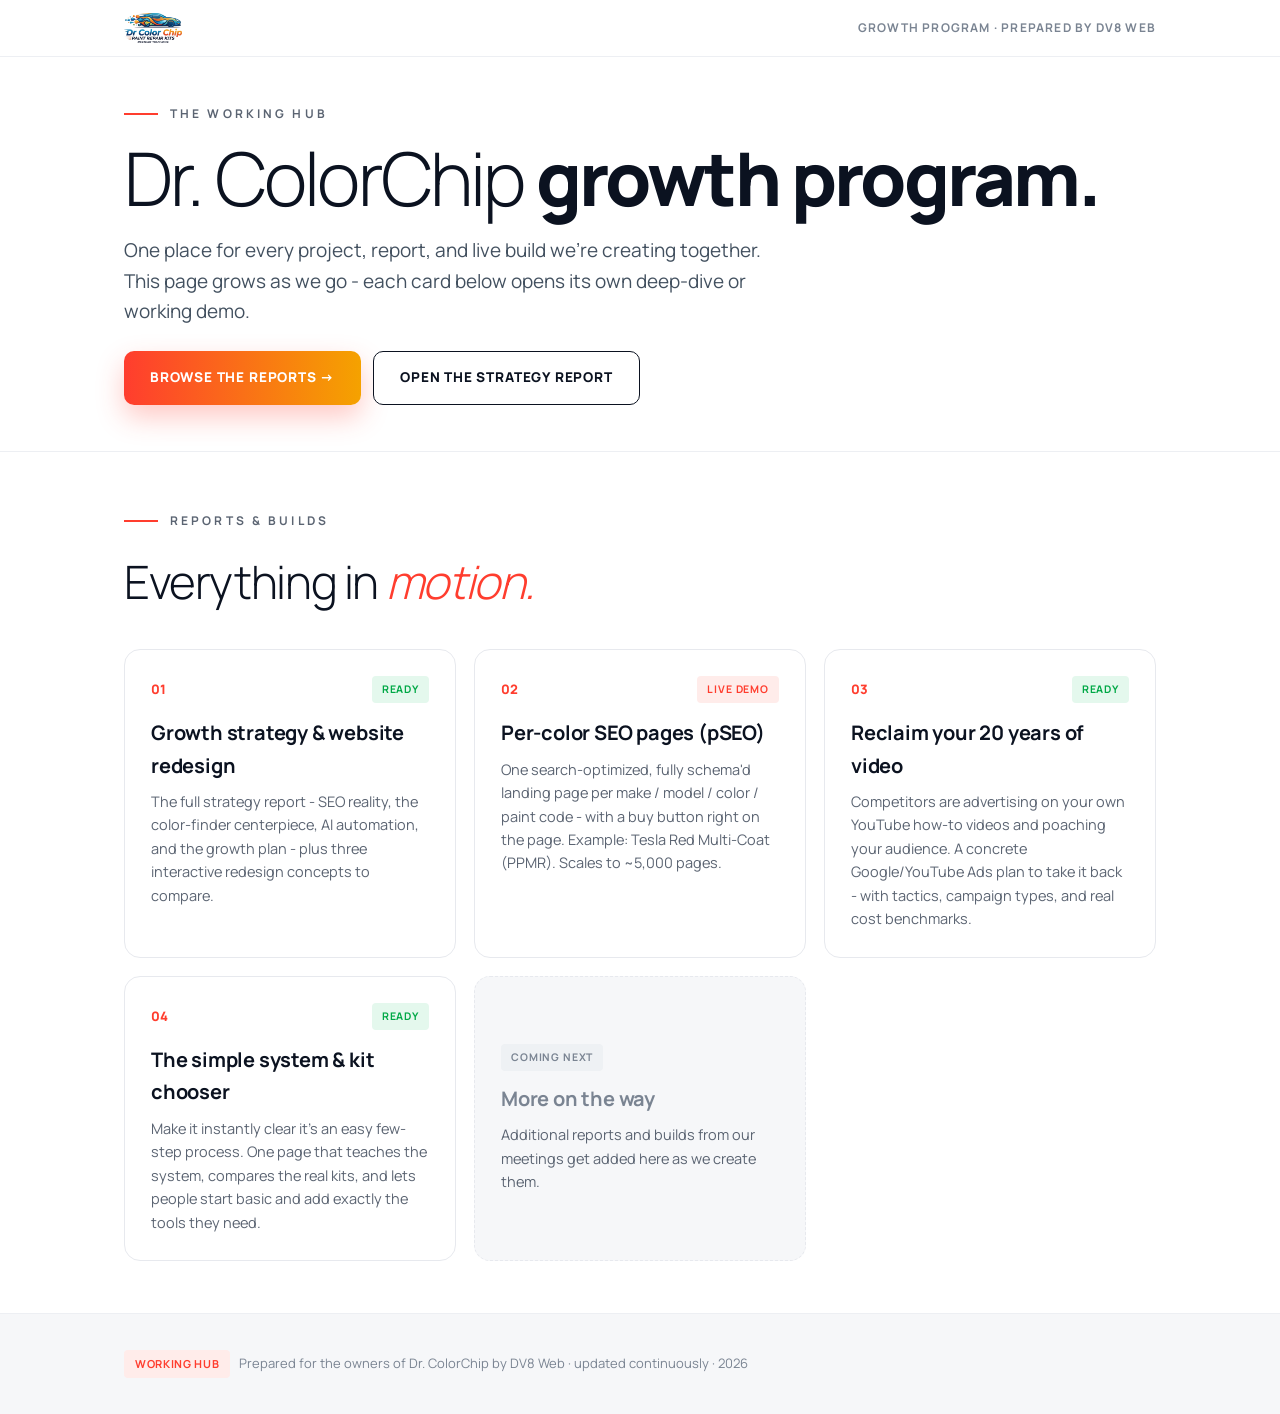
==== reports/index.html @ e5f314a9 "Add growing reports hub + Report 03 (reclaim 20 years of video, YouTube ad plan w/ costs) + Report 0" ====
<!DOCTYPE html>
<html lang="en">
<head>
<meta charset="utf-8">
<meta name="viewport" content="width=device-width, initial-scale=1">
<title>Dr. ColorChip - Growth Program Hub | DV8 Web</title>
<meta name="description" content="A living hub of growth reports and builds for Dr. ColorChip: website redesign concepts, per-color SEO pages, YouTube ad reclamation, product/packaging clarity, and more.">
<meta name="robots" content="noindex">
<link rel="preconnect" href="https://fonts.googleapis.com">
<link rel="preconnect" href="https://fonts.gstatic.com" crossorigin>
<link href="https://fonts.googleapis.com/css2?family=Manrope:wght@300;400;500;600;700;800&display=swap" rel="stylesheet">
<link rel="stylesheet" href="report.css">
</head>
<body>

<header class="site">
  <div class="wrap">
    <a href="../"><img src="../site/assets/logo-full.png" alt="Dr. ColorChip"></a>
    <span class="bk">Growth Program &middot; prepared by DV8 Web</span>
  </div>
</header>

<main>
<section class="hero">
  <div class="wrap">
    <span class="eyebrow">The working hub</span>
    <h1>Dr. ColorChip <b>growth program.</b></h1>
    <p class="lede">One place for every project, report, and live build we're creating together. This page grows as we go - each card below opens its own deep-dive or working demo.</p>
    <div style="margin-top:24px;display:flex;gap:12px;flex-wrap:wrap">
      <a class="btn btn-primary" href="#reports">Browse the reports &rarr;</a>
      <a class="btn btn-ghost" href="../">Open the strategy report</a>
    </div>
  </div>
</section>

<section id="reports">
  <div class="wrap">
    <span class="eyebrow">Reports &amp; builds</span>
    <h2 style="margin-top:14px">Everything in <i>motion.</i></h2>
    <div class="grid g2" style="margin-top:30px">

      <a class="card hover" href="../">
        <div style="display:flex;justify-content:space-between;align-items:center;margin-bottom:14px"><span class="num">01</span><span class="tag ready">Ready</span></div>
        <h3>Growth strategy &amp; website redesign</h3>
        <p>The full strategy report - SEO reality, the color-finder centerpiece, AI automation, and the growth plan - plus three interactive redesign concepts to compare.</p>
      </a>

      <a class="card hover" href="../paint/tesla-red-multi-coat-ppmr/">
        <div style="display:flex;justify-content:space-between;align-items:center;margin-bottom:14px"><span class="num">02</span><span class="tag live">Live demo</span></div>
        <h3>Per-color SEO pages (pSEO)</h3>
        <p>One search-optimized, fully schema'd landing page per make / model / color / paint code - with a buy button right on the page. Example: Tesla Red Multi-Coat (PPMR). Scales to ~5,000 pages.</p>
      </a>

      <a class="card hover" href="video-reclaim/">
        <div style="display:flex;justify-content:space-between;align-items:center;margin-bottom:14px"><span class="num">03</span><span class="tag ready">Ready</span></div>
        <h3>Reclaim your 20 years of video</h3>
        <p>Competitors are advertising on your own YouTube how-to videos and poaching your audience. A concrete Google/YouTube Ads plan to take it back - with tactics, campaign types, and real cost benchmarks.</p>
      </a>

      <a class="card hover" href="packages/">
        <div style="display:flex;justify-content:space-between;align-items:center;margin-bottom:14px"><span class="num">04</span><span class="tag ready">Ready</span></div>
        <h3>The simple system &amp; kit chooser</h3>
        <p>Make it instantly clear it's an easy few-step process. One page that teaches the system, compares the real kits, and lets people start basic and add exactly the tools they need.</p>
      </a>

      <div class="card" style="border-style:dashed;display:flex;flex-direction:column;justify-content:center;align-items:flex-start;background:var(--soft)">
        <div style="margin-bottom:12px"><span class="tag soon">Coming next</span></div>
        <h3 style="color:var(--faint)">More on the way</h3>
        <p>Additional reports and builds from our meetings get added here as we create them.</p>
      </div>

    </div>
  </div>
</section>
</main>

<footer class="site">
  <div class="wrap">
    <p style="margin:0"><span class="demoflag">Working hub</span> &nbsp; Prepared for the owners of Dr. ColorChip by DV8 Web &middot; updated continuously &middot; 2026</p>
  </div>
</footer>

</body>
</html>
---- reports/report.css ----
/* Dr. ColorChip - reports design system (matches redesign concepts) */
:root{
  --ink:#0B1220; --navy:#0E1B2E; --red:#FF3D2E; --amber:#F5A200;
  --green:#00B84D; --blue:#1D6FFF; --yellow:#FFC400;
  --text:#42505F; --muted:#5B6472; --faint:#7A8492;
  --line:#E7E9EE; --line2:#EDEFF3; --soft:#F6F7F9;
}
*{box-sizing:border-box}
html{scroll-behavior:smooth}
body{margin:0;font-family:'Manrope',system-ui,sans-serif;color:var(--ink);background:#fff;-webkit-font-smoothing:antialiased;line-height:1.62}
a{color:inherit;text-decoration:none}
a:hover{color:var(--red)}
img{max-width:100%;display:block}
.wrap{max-width:1080px;margin:0 auto;padding:0 24px}
.narrow{max-width:820px}
@keyframes floaty{0%,100%{transform:translateY(0) rotate(var(--r,0deg))}50%{transform:translateY(-14px) rotate(var(--r,0deg))}}
@keyframes sweep{from{background-position:-140% 0}to{background-position:240% 0}}

header.site{position:sticky;top:0;z-index:30;background:rgba(255,255,255,.85);backdrop-filter:blur(14px);border-bottom:1px solid var(--line2)}
header.site .wrap{display:flex;align-items:center;justify-content:space-between;padding:13px 24px}
header.site img{height:30px}
header.site .bk{font-size:12px;font-weight:700;letter-spacing:.1em;text-transform:uppercase;color:var(--faint)}

.eyebrow{display:inline-flex;align-items:center;gap:12px;font-size:12px;font-weight:700;letter-spacing:.26em;text-transform:uppercase;color:var(--muted)}
.eyebrow::before{content:"";width:34px;height:2px;background:var(--red)}
h1{font-weight:300;font-size:clamp(38px,6vw,74px);line-height:.96;letter-spacing:-.038em;margin:18px 0 0}
h1 b{font-weight:800}
h1 i,h2 i,h3 i{font-style:italic;color:var(--red)}
h2{font-weight:300;font-size:clamp(28px,3.8vw,46px);letter-spacing:-.03em;margin:0 0 12px}
h3{font-weight:700;font-size:20px;letter-spacing:-.01em;margin:0 0 8px}
.lede{font-size:19px;color:var(--text);max-width:640px;margin:22px 0 0}
p{margin:0 0 14px}
section{padding:52px 0;border-top:1px solid var(--line2)}
section.hero{border-top:none;padding:40px 0 46px}

.btn{cursor:pointer;display:inline-flex;align-items:center;gap:9px;font-weight:800;font-size:13.5px;letter-spacing:.06em;text-transform:uppercase;padding:15px 26px;border-radius:10px;border:none;transition:transform .2s,box-shadow .2s,background .2s}
.btn-primary{background:linear-gradient(90deg,var(--red),var(--amber));color:#fff;box-shadow:0 12px 28px rgba(255,61,46,.28)}
.btn-primary:hover{transform:translateY(-2px);color:#fff;box-shadow:0 18px 36px rgba(255,61,46,.36)}
.btn-dark{background:var(--ink);color:#fff}
.btn-dark:hover{background:var(--red);color:#fff;transform:translateY(-2px)}
.btn-ghost{background:#fff;border:1.5px solid var(--ink);color:var(--ink)}
.btn-ghost:hover{background:var(--ink);color:#fff}

.grid{display:grid;gap:18px}
.g2{grid-template-columns:repeat(auto-fit,minmax(300px,1fr))}
.g3{grid-template-columns:repeat(auto-fit,minmax(240px,1fr))}
.g4{grid-template-columns:repeat(auto-fit,minmax(210px,1fr))}
.card{border:1px solid var(--line);border-radius:16px;padding:26px;background:#fff;transition:transform .25s,box-shadow .25s,border-color .25s}
.card.hover:hover{transform:translateY(-5px);box-shadow:0 26px 50px rgba(11,18,32,.1);border-color:rgba(255,61,46,.35)}
.card p{color:var(--muted);font-size:14.5px;margin:0}
.num{font-family:'Manrope';font-weight:800;font-size:13px;color:var(--red)}
.tag{display:inline-block;font-size:10.5px;font-weight:700;letter-spacing:.08em;text-transform:uppercase;padding:5px 10px;border-radius:4px}
.tag.ready{background:#E4F8ED;color:#00A846}
.tag.draft{background:#FFF4DC;color:#B57F00}
.tag.live{background:#FFECEA;color:var(--red)}
.tag.soon{background:#EEF1F4;color:var(--faint)}

table.rt{width:100%;border-collapse:collapse;margin-top:8px;font-size:14.5px}
table.rt th,table.rt td{text-align:left;padding:13px 14px;border-bottom:1px solid var(--line)}
table.rt th{font-size:11.5px;font-weight:700;letter-spacing:.1em;text-transform:uppercase;color:var(--faint);background:var(--soft)}
table.rt td b{color:var(--ink)}
table.rt tr:hover td{background:#fbfcfe}
.src{font-size:12px;color:var(--faint)}

.callout{border:1px solid var(--line);border-left:4px solid var(--red);border-radius:12px;padding:20px 22px;background:linear-gradient(120deg,rgba(255,61,46,.04),#fff);font-size:15.5px;color:var(--text);margin:8px 0}
.callout.blue{border-left-color:var(--blue);background:linear-gradient(120deg,rgba(29,111,255,.05),#fff)}
.callout.green{border-left-color:var(--green);background:linear-gradient(120deg,rgba(0,184,77,.05),#fff)}
.callout b{color:var(--ink)}
ul.clean{list-style:none;padding:0;margin:14px 0 0;display:flex;flex-direction:column;gap:11px}
ul.clean li{display:flex;gap:11px;align-items:flex-start;font-size:15px;color:var(--text)}
ul.clean li svg{flex:none;margin-top:2px}
ul.clean b{color:var(--ink)}

.faq details{border:1px solid var(--line);border-radius:12px;padding:16px 20px;margin-bottom:11px}
.faq summary{cursor:pointer;font-weight:700;font-size:15.5px;list-style:none;display:flex;justify-content:space-between;gap:12px;align-items:center}
.faq summary::-webkit-details-marker{display:none}
.faq summary::after{content:"+";color:var(--red);font-weight:300;font-size:23px}
.faq details[open] summary::after{content:"–"}
.faq .a{color:var(--muted);font-size:14.5px;margin-top:11px}

.cta-band{position:relative;overflow:hidden;background:var(--navy);color:#fff;border-radius:22px;padding:52px 40px;text-align:center;margin:52px 0}
.cta-band h2{color:#fff}
.cta-band p{color:#B7C2D0}
.sq{position:absolute;border-radius:10px;pointer-events:none}
footer.site{background:var(--soft);border-top:1px solid var(--line2);padding:36px 0;color:var(--faint);font-size:13px}
.demoflag{display:inline-block;background:#FFECEA;color:var(--red);font-size:11px;font-weight:700;letter-spacing:.06em;text-transform:uppercase;padding:5px 11px;border-radius:4px}
@media(max-width:820px){header.site .bk{display:none}}
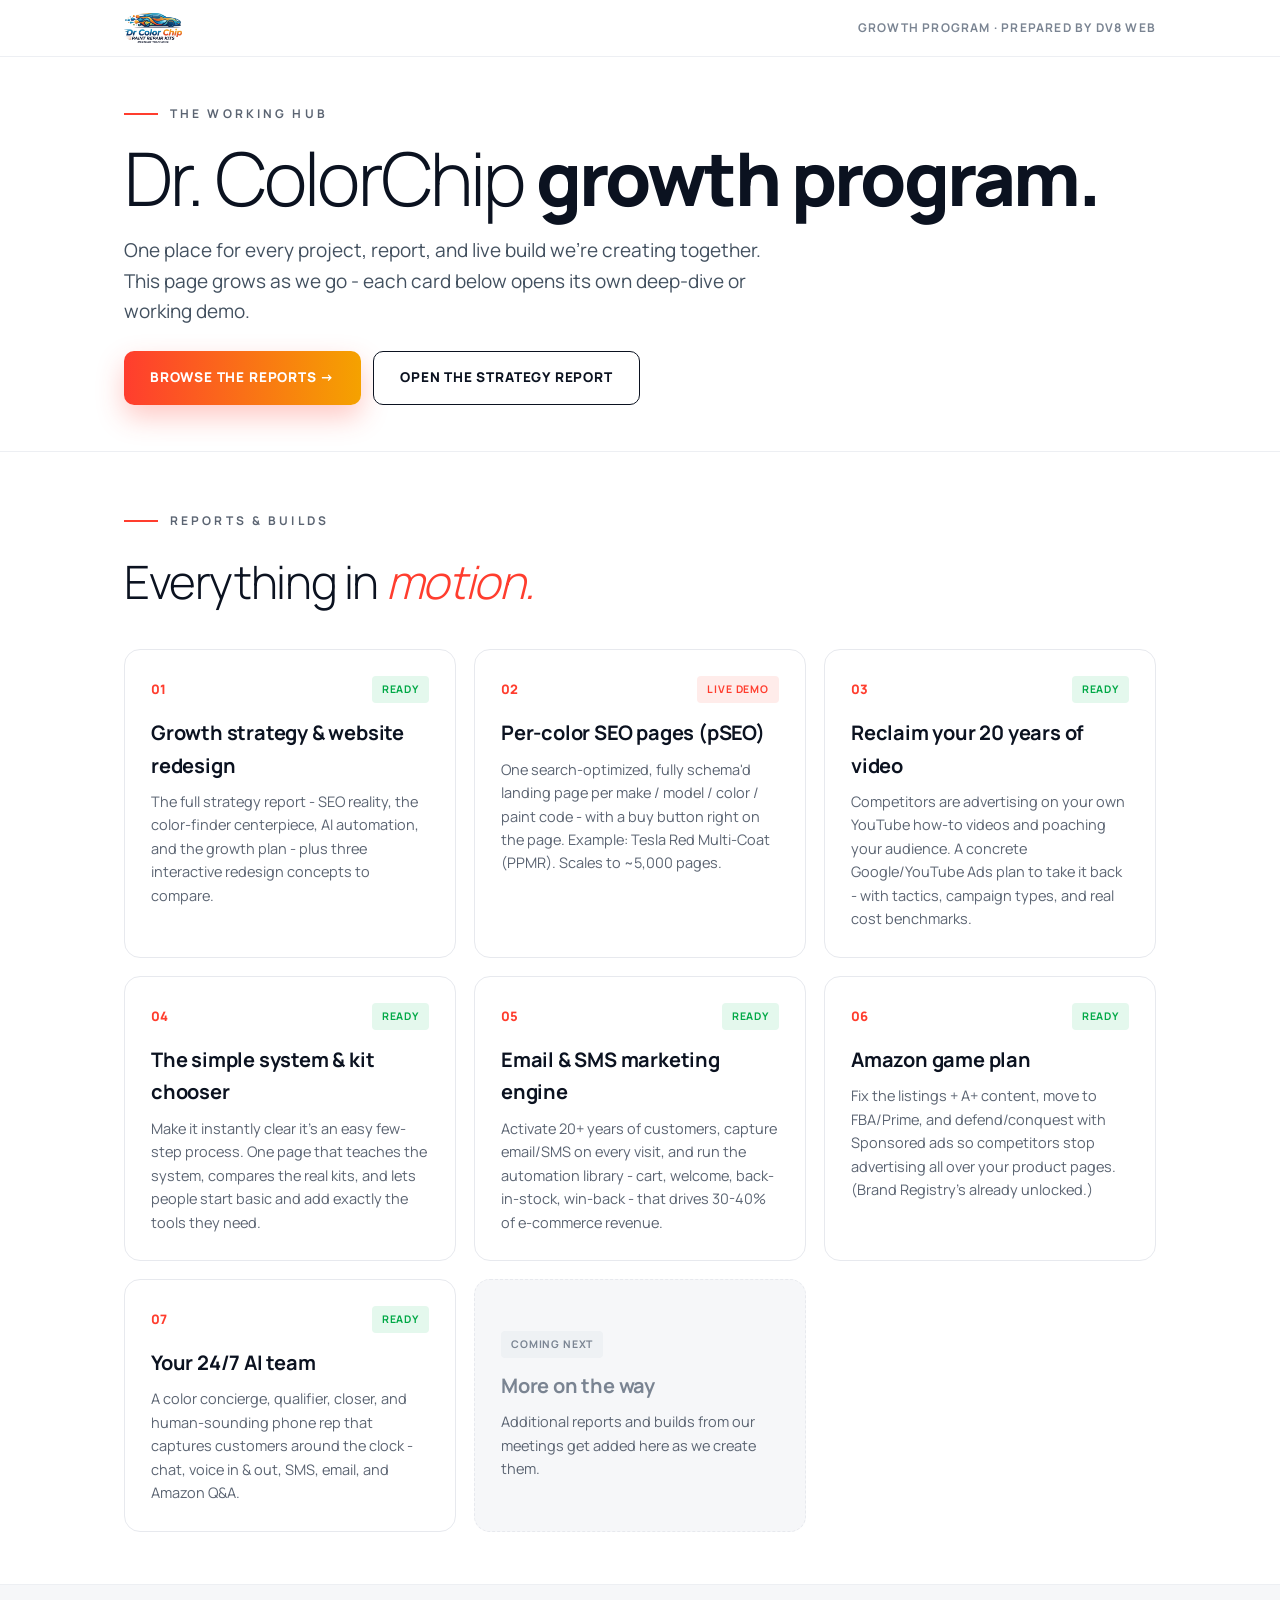
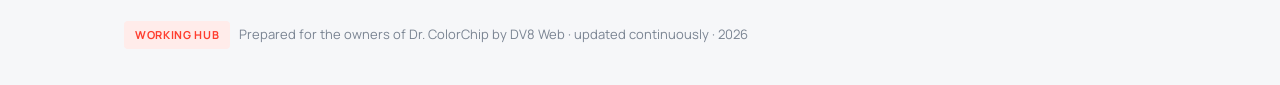
==== commit 376fddad: "Add Reports 05 (email+SMS), 06 (Amazon game plan), 07 (AI team); wire into hub Co-Authored-By: Claud" ====
--- a/reports/index.html
+++ b/reports/index.html
@@ -63,6 +63,24 @@
         <p>Make it instantly clear it's an easy few-step process. One page that teaches the system, compares the real kits, and lets people start basic and add exactly the tools they need.</p>
       </a>
 
+      <a class="card hover" href="email-sms/">
+        <div style="display:flex;justify-content:space-between;align-items:center;margin-bottom:14px"><span class="num">05</span><span class="tag ready">Ready</span></div>
+        <h3>Email &amp; SMS marketing engine</h3>
+        <p>Activate 20+ years of customers, capture email/SMS on every visit, and run the automation library - cart, welcome, back-in-stock, win-back - that drives 30-40% of e-commerce revenue.</p>
+      </a>
+
+      <a class="card hover" href="amazon/">
+        <div style="display:flex;justify-content:space-between;align-items:center;margin-bottom:14px"><span class="num">06</span><span class="tag ready">Ready</span></div>
+        <h3>Amazon game plan</h3>
+        <p>Fix the listings + A+ content, move to FBA/Prime, and defend/conquest with Sponsored ads so competitors stop advertising all over your product pages. (Brand Registry's already unlocked.)</p>
+      </a>
+
+      <a class="card hover" href="ai-team/">
+        <div style="display:flex;justify-content:space-between;align-items:center;margin-bottom:14px"><span class="num">07</span><span class="tag ready">Ready</span></div>
+        <h3>Your 24/7 AI team</h3>
+        <p>A color concierge, qualifier, closer, and human-sounding phone rep that captures customers around the clock - chat, voice in &amp; out, SMS, email, and Amazon Q&amp;A.</p>
+      </a>
+
       <div class="card" style="border-style:dashed;display:flex;flex-direction:column;justify-content:center;align-items:flex-start;background:var(--soft)">
         <div style="margin-bottom:12px"><span class="tag soon">Coming next</span></div>
         <h3 style="color:var(--faint)">More on the way</h3>
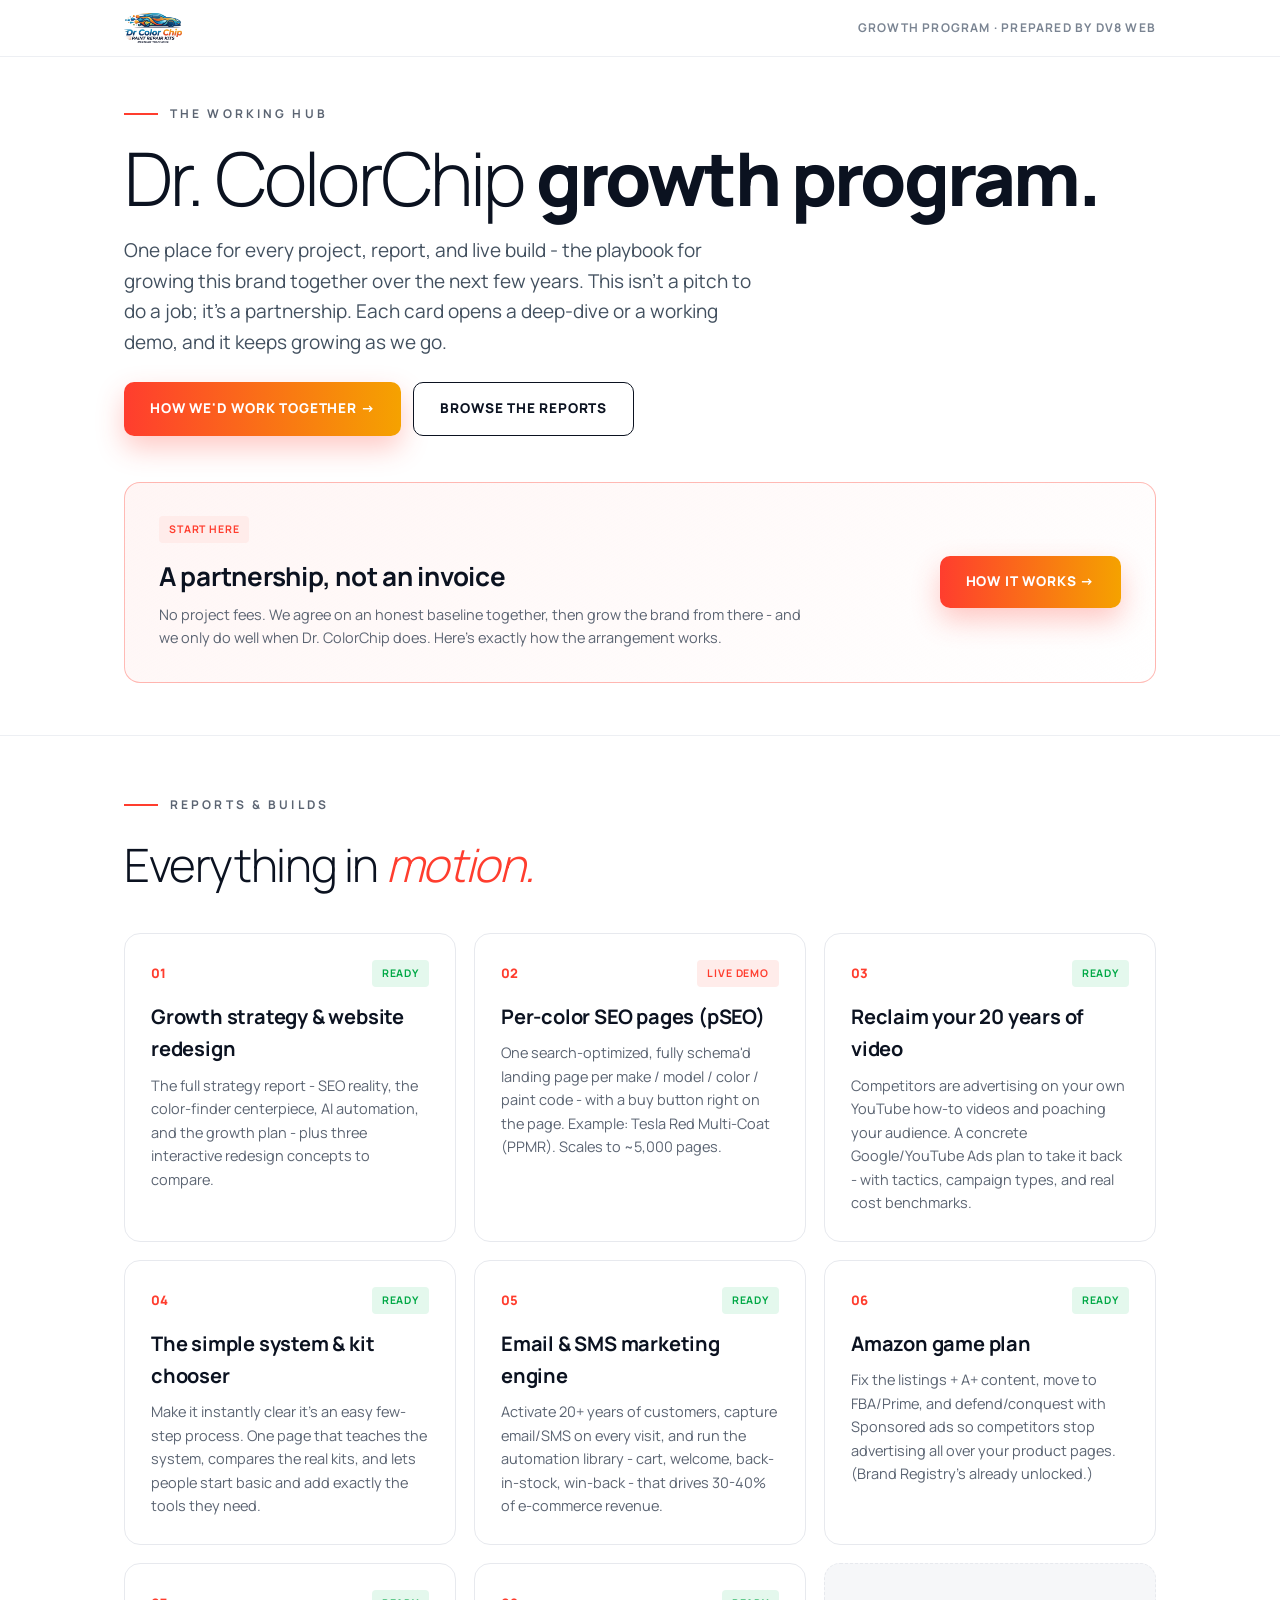
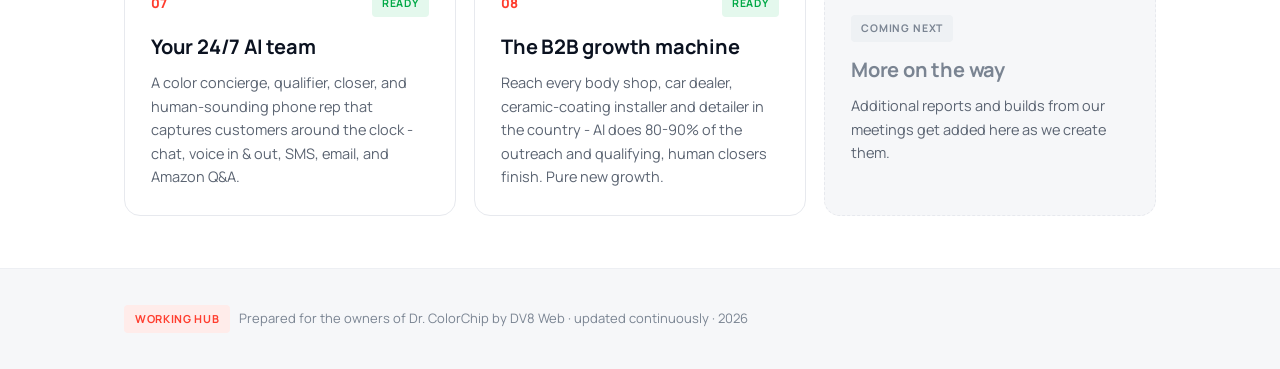
==== commit 17bf9a77: "Reframe hub as a shared-growth partnership: add Partnership cornerstone + B2B growth engine (Report " ====
--- a/reports/index.html
+++ b/reports/index.html
@@ -25,11 +25,27 @@
   <div class="wrap">
     <span class="eyebrow">The working hub</span>
     <h1>Dr. ColorChip <b>growth program.</b></h1>
-    <p class="lede">One place for every project, report, and live build we're creating together. This page grows as we go - each card below opens its own deep-dive or working demo.</p>
+    <p class="lede">One place for every project, report, and live build - the playbook for growing this brand together over the next few years. This isn't a pitch to do a job; it's a partnership. Each card opens a deep-dive or a working demo, and it keeps growing as we go.</p>
     <div style="margin-top:24px;display:flex;gap:12px;flex-wrap:wrap">
-      <a class="btn btn-primary" href="#reports">Browse the reports &rarr;</a>
-      <a class="btn btn-ghost" href="../">Open the strategy report</a>
+      <a class="btn btn-primary" href="partnership/">How we'd work together &rarr;</a>
+      <a class="btn btn-ghost" href="#reports">Browse the reports</a>
     </div>
+  </div>
+</section>
+
+<!-- FEATURED: PARTNERSHIP -->
+<section style="border-top:none;padding-top:0">
+  <div class="wrap">
+    <a href="partnership/" class="card hover" style="display:block;border-color:rgba(255,61,46,.35);background:linear-gradient(150deg,rgba(255,61,46,.05),#fff);padding:32px 34px">
+      <div style="display:flex;justify-content:space-between;align-items:center;flex-wrap:wrap;gap:18px">
+        <div>
+          <span class="tag live">Start here</span>
+          <h3 style="font-size:26px;margin:12px 0 6px">A partnership, not an invoice</h3>
+          <p style="max-width:660px">No project fees. We agree on an honest baseline together, then grow the brand from there - and we only do well when Dr. ColorChip does. Here's exactly how the arrangement works.</p>
+        </div>
+        <span class="btn btn-primary">How it works &rarr;</span>
+      </div>
+    </a>
   </div>
 </section>
 
@@ -81,6 +97,12 @@
         <p>A color concierge, qualifier, closer, and human-sounding phone rep that captures customers around the clock - chat, voice in &amp; out, SMS, email, and Amazon Q&amp;A.</p>
       </a>
 
+      <a class="card hover" href="b2b-engine/">
+        <div style="display:flex;justify-content:space-between;align-items:center;margin-bottom:14px"><span class="num">08</span><span class="tag ready">Ready</span></div>
+        <h3>The B2B growth machine</h3>
+        <p>Reach every body shop, car dealer, ceramic-coating installer and detailer in the country - AI does 80-90% of the outreach and qualifying, human closers finish. Pure new growth.</p>
+      </a>
+
       <div class="card" style="border-style:dashed;display:flex;flex-direction:column;justify-content:center;align-items:flex-start;background:var(--soft)">
         <div style="margin-bottom:12px"><span class="tag soon">Coming next</span></div>
         <h3 style="color:var(--faint)">More on the way</h3>
--- a/reports/report.css
+++ b/reports/report.css
@@ -82,6 +82,11 @@
 .cta-band h2{color:#fff}
 .cta-band p{color:#B7C2D0}
 .sq{position:absolute;border-radius:10px;pointer-events:none}
+.partner-strip{max-width:1080px;margin:0 auto;padding:8px 24px 0}
+.partner-strip .in{border:1px dashed var(--line);border-radius:14px;padding:15px 20px;display:flex;gap:12px;align-items:center;background:var(--soft);font-size:13.5px;color:var(--muted);line-height:1.5}
+.partner-strip .in b{color:var(--ink)}
+.partner-strip .in .d{width:8px;height:8px;border-radius:50%;background:var(--green);flex:none}
+.partner-strip .in a{color:var(--red);font-weight:700;white-space:nowrap}
 footer.site{background:var(--soft);border-top:1px solid var(--line2);padding:36px 0;color:var(--faint);font-size:13px}
 .demoflag{display:inline-block;background:#FFECEA;color:var(--red);font-size:11px;font-weight:700;letter-spacing:.06em;text-transform:uppercase;padding:5px 11px;border-radius:4px}
 @media(max-width:820px){header.site .bk{display:none}}
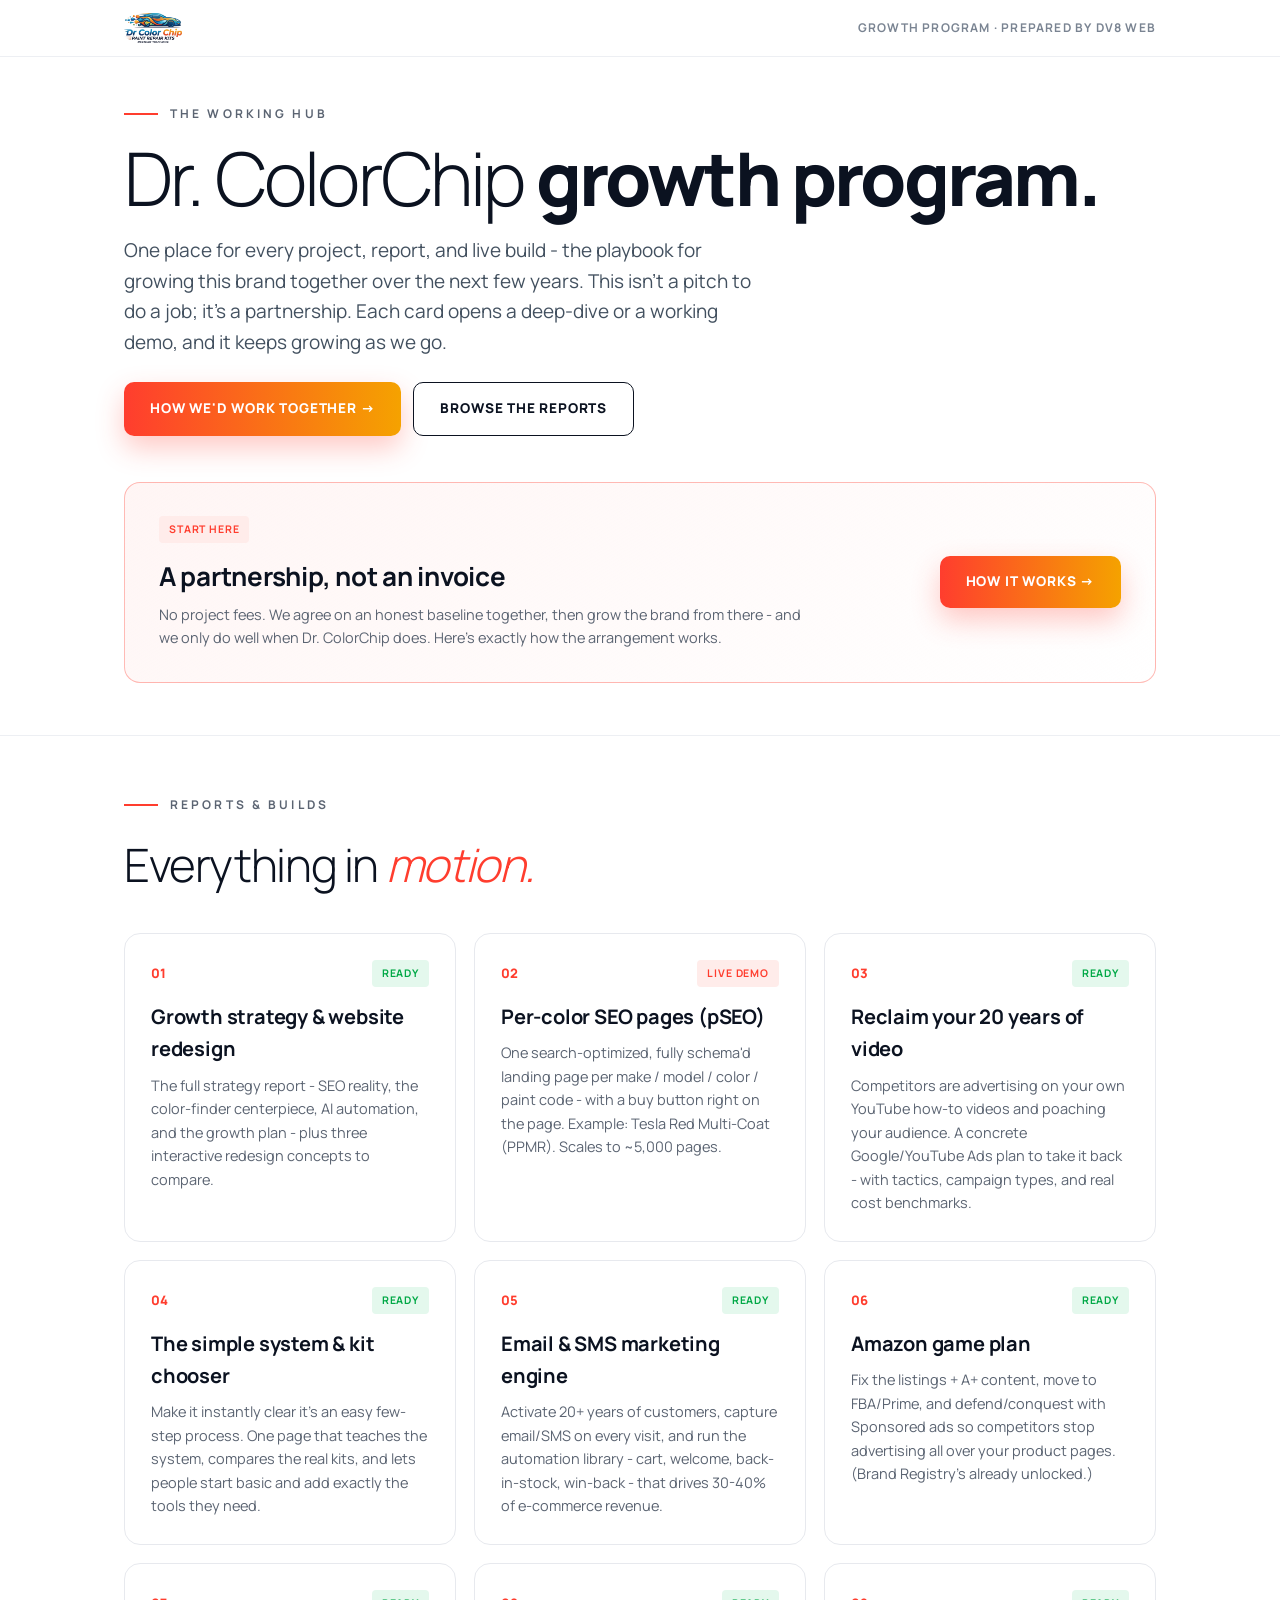
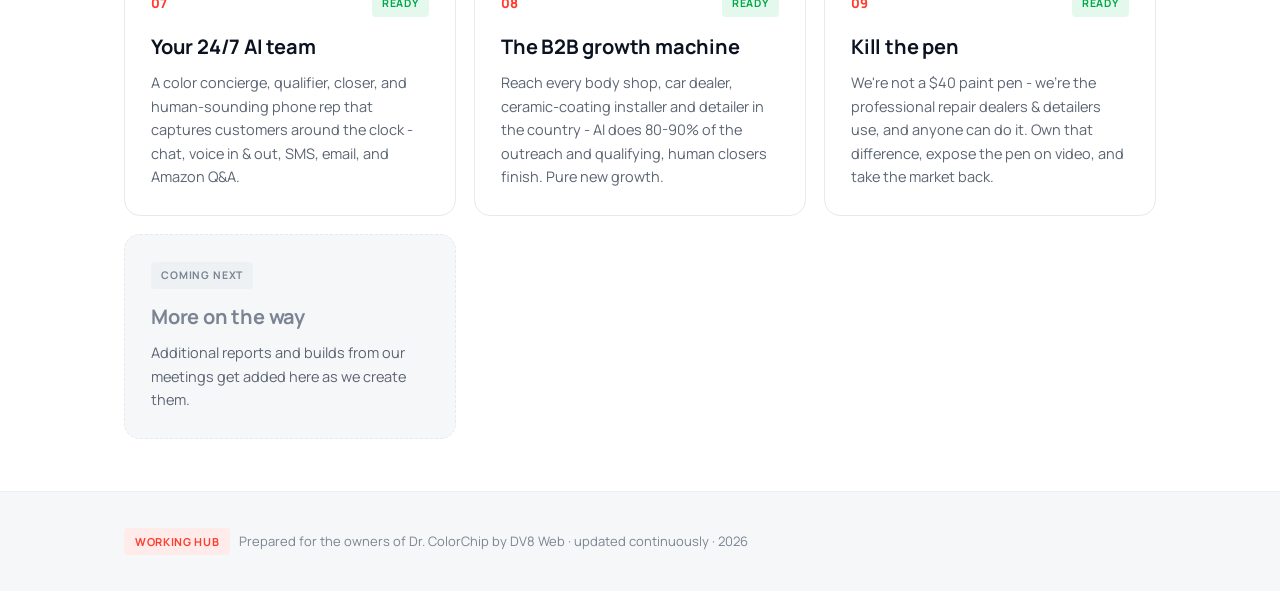
==== commit 1ec92afb: "Reposition: kill the pen. Add Report 09 (positioning + offensive flywheel), scrub 'pen'-as-our-produ" ====
--- a/reports/index.html
+++ b/reports/index.html
@@ -103,6 +103,12 @@
         <p>Reach every body shop, car dealer, ceramic-coating installer and detailer in the country - AI does 80-90% of the outreach and qualifying, human closers finish. Pure new growth.</p>
       </a>
 
+      <a class="card hover" href="kill-the-pen/">
+        <div style="display:flex;justify-content:space-between;align-items:center;margin-bottom:14px"><span class="num">09</span><span class="tag ready">Ready</span></div>
+        <h3>Kill the pen</h3>
+        <p>We're not a $40 paint pen - we're the professional repair dealers &amp; detailers use, and anyone can do it. Own that difference, expose the pen on video, and take the market back.</p>
+      </a>
+
       <div class="card" style="border-style:dashed;display:flex;flex-direction:column;justify-content:center;align-items:flex-start;background:var(--soft)">
         <div style="margin-bottom:12px"><span class="tag soon">Coming next</span></div>
         <h3 style="color:var(--faint)">More on the way</h3>
@@ -120,5 +126,6 @@
   </div>
 </footer>
 
+<script src="track.js" defer></script>
 </body>
 </html>
